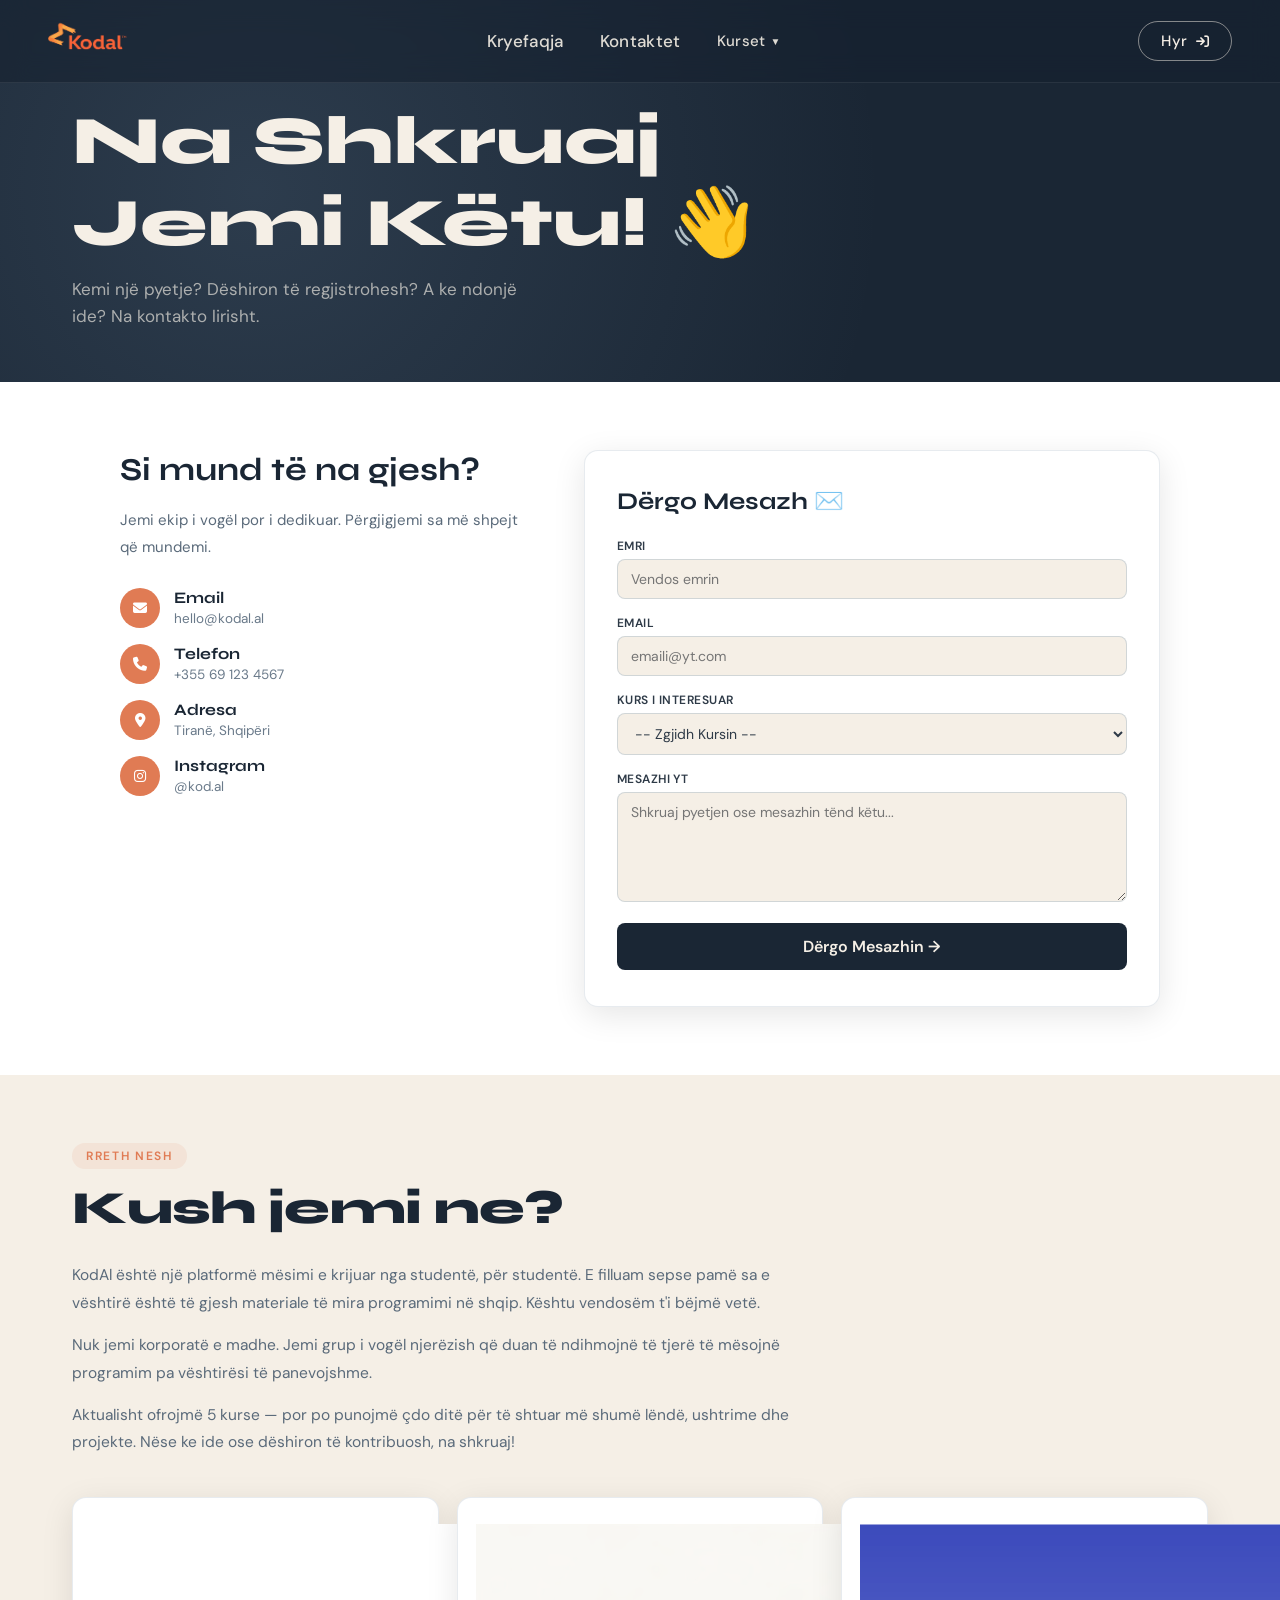
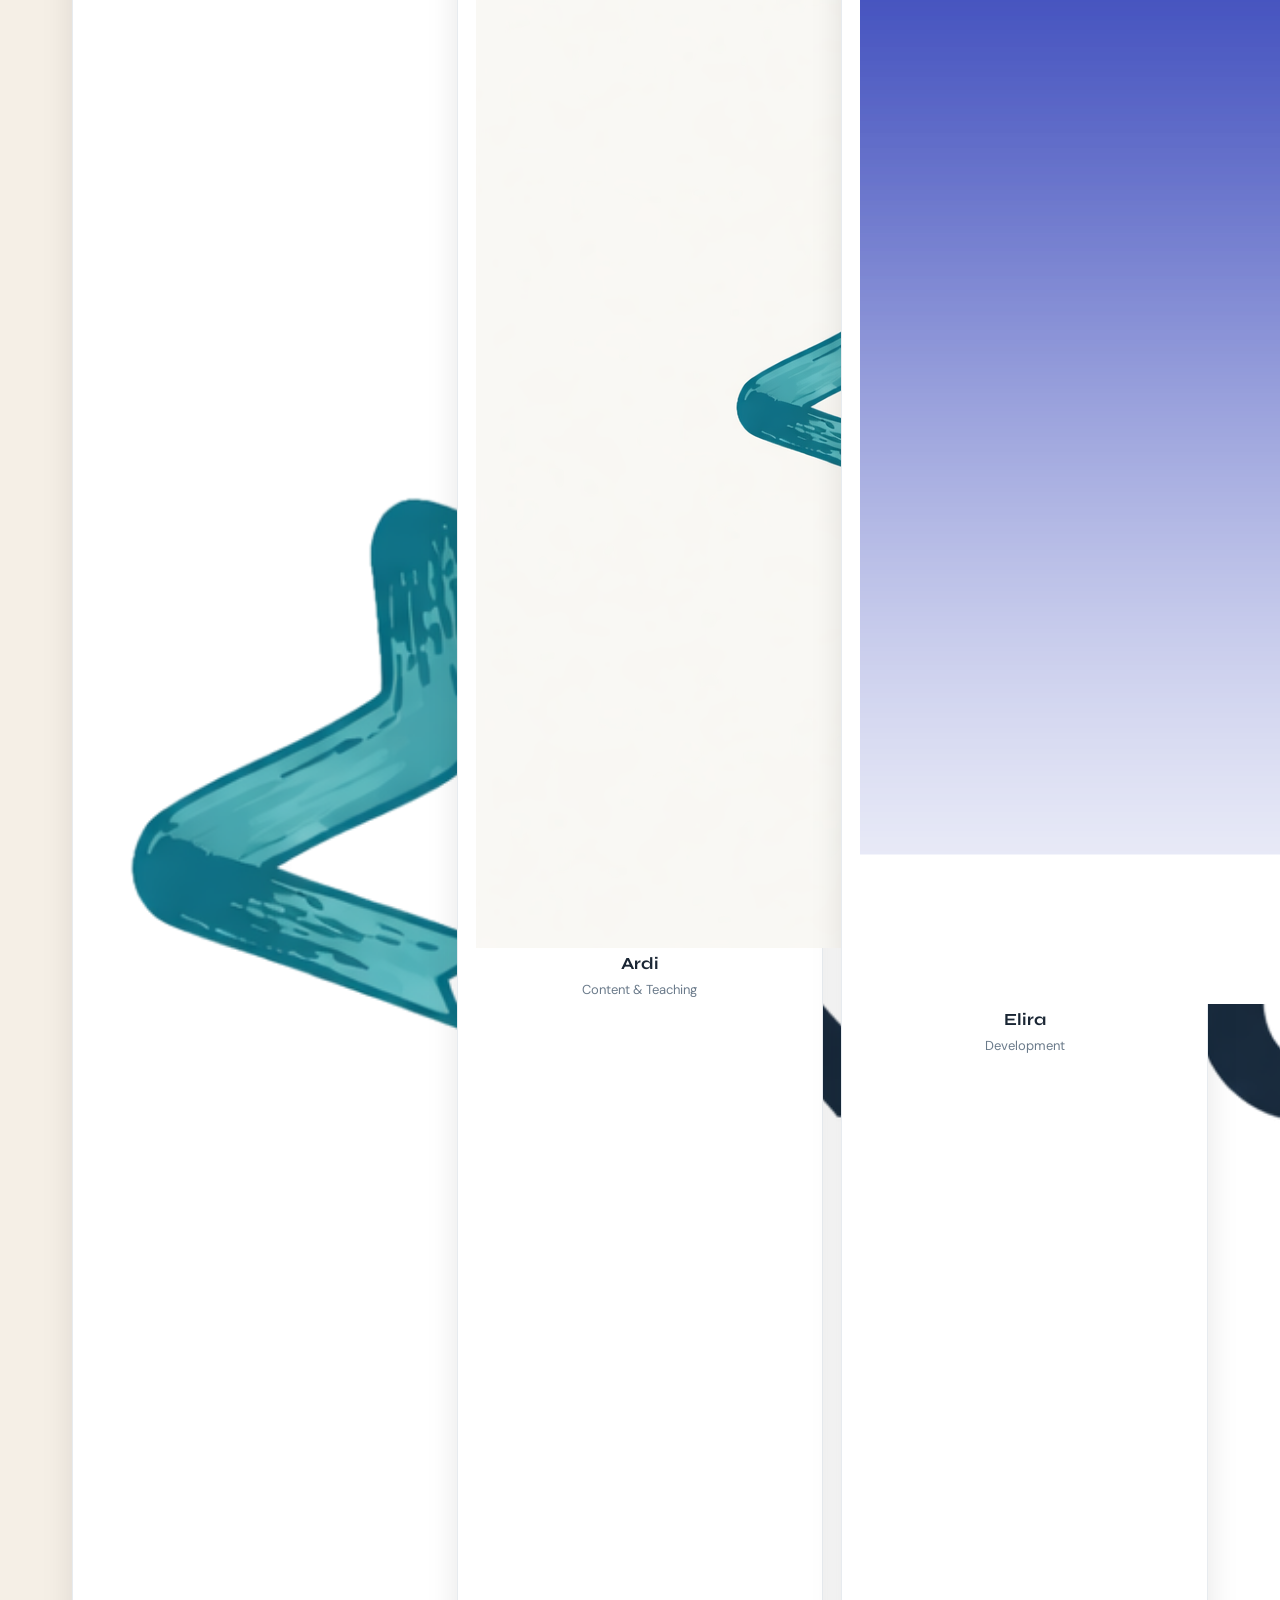
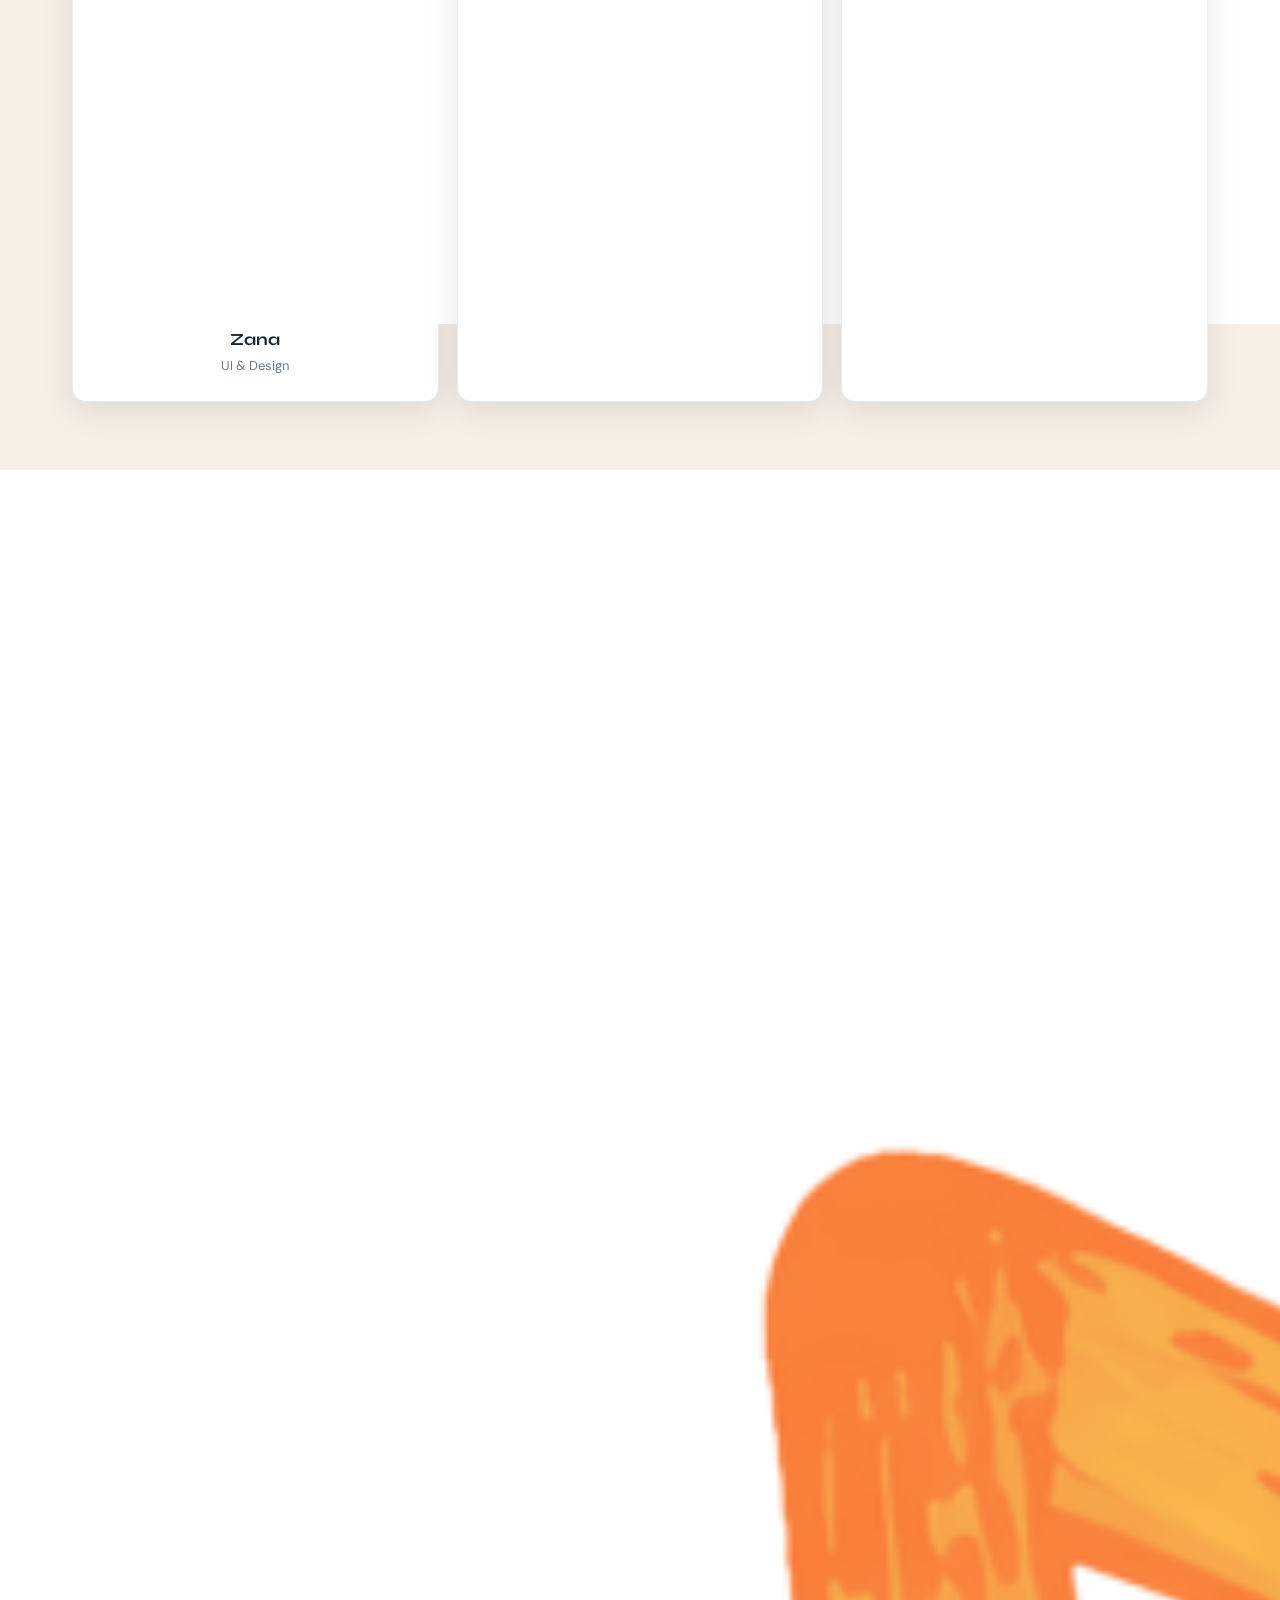
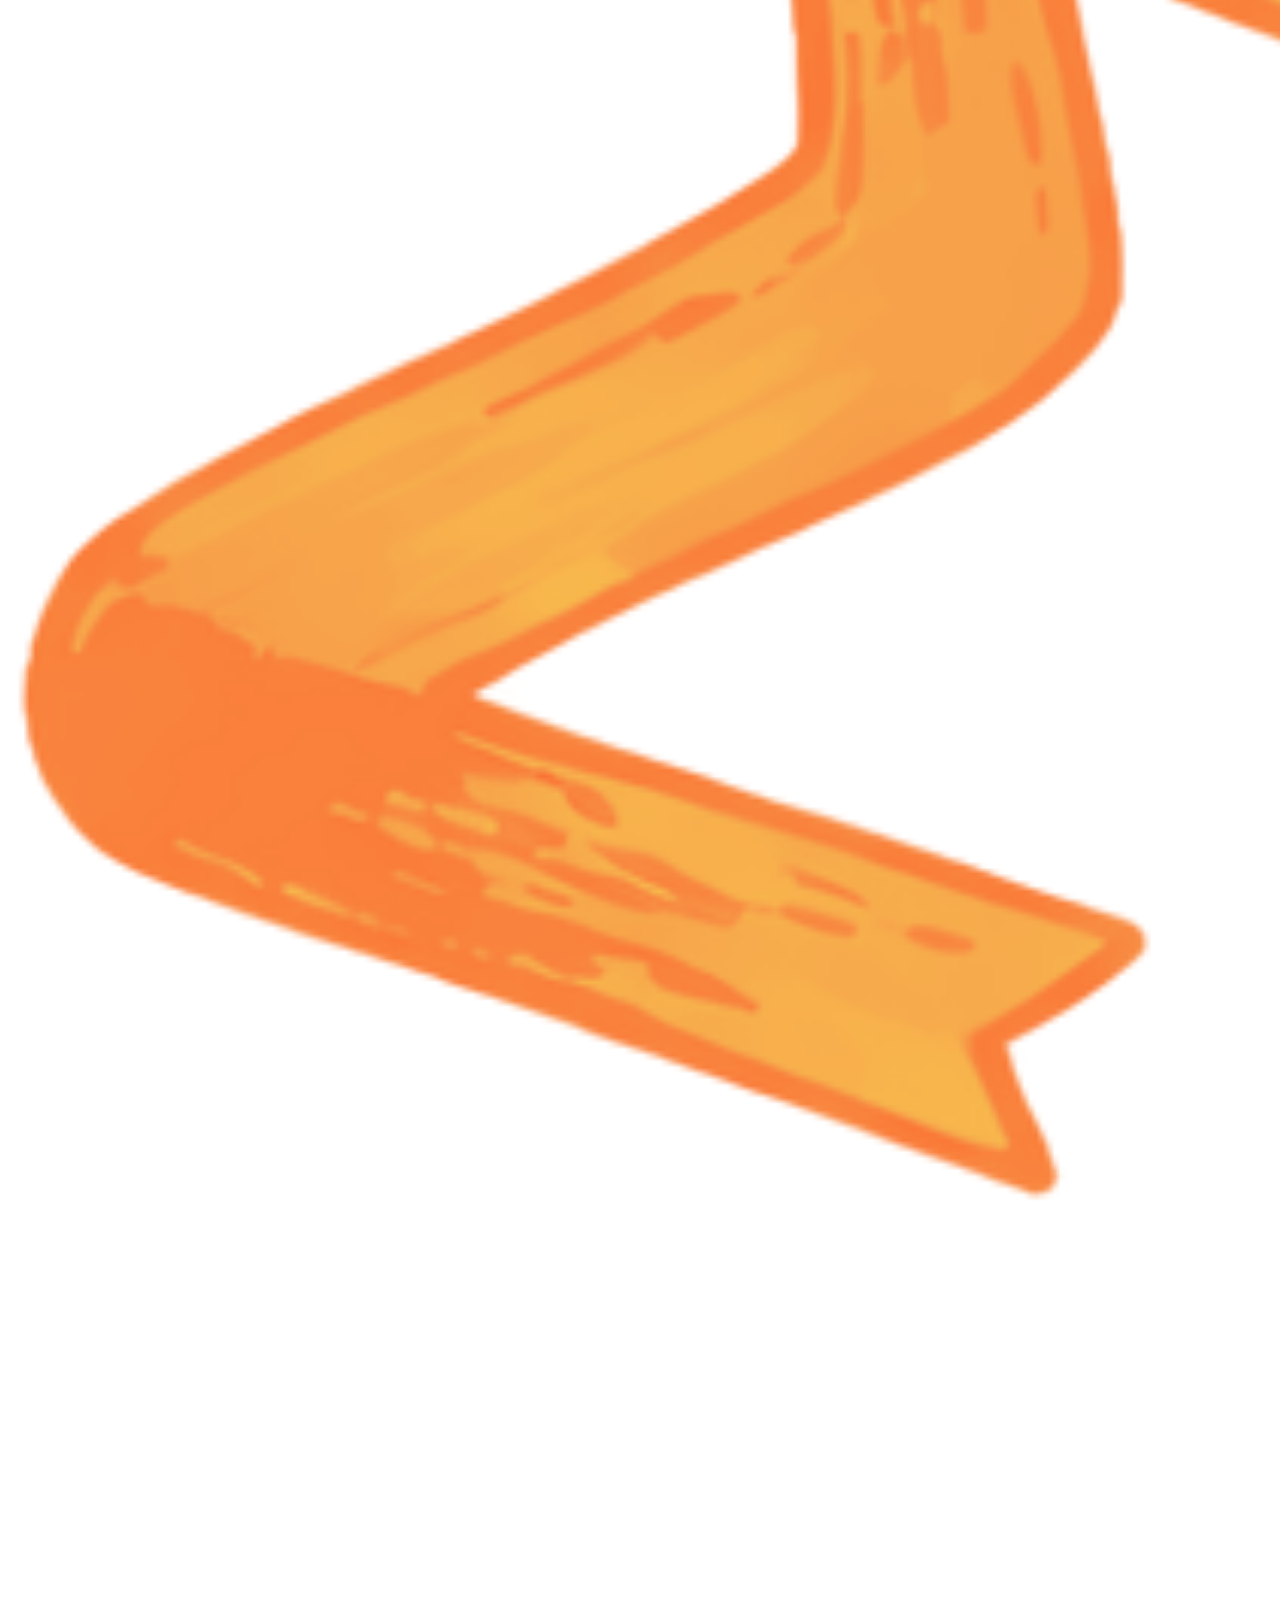
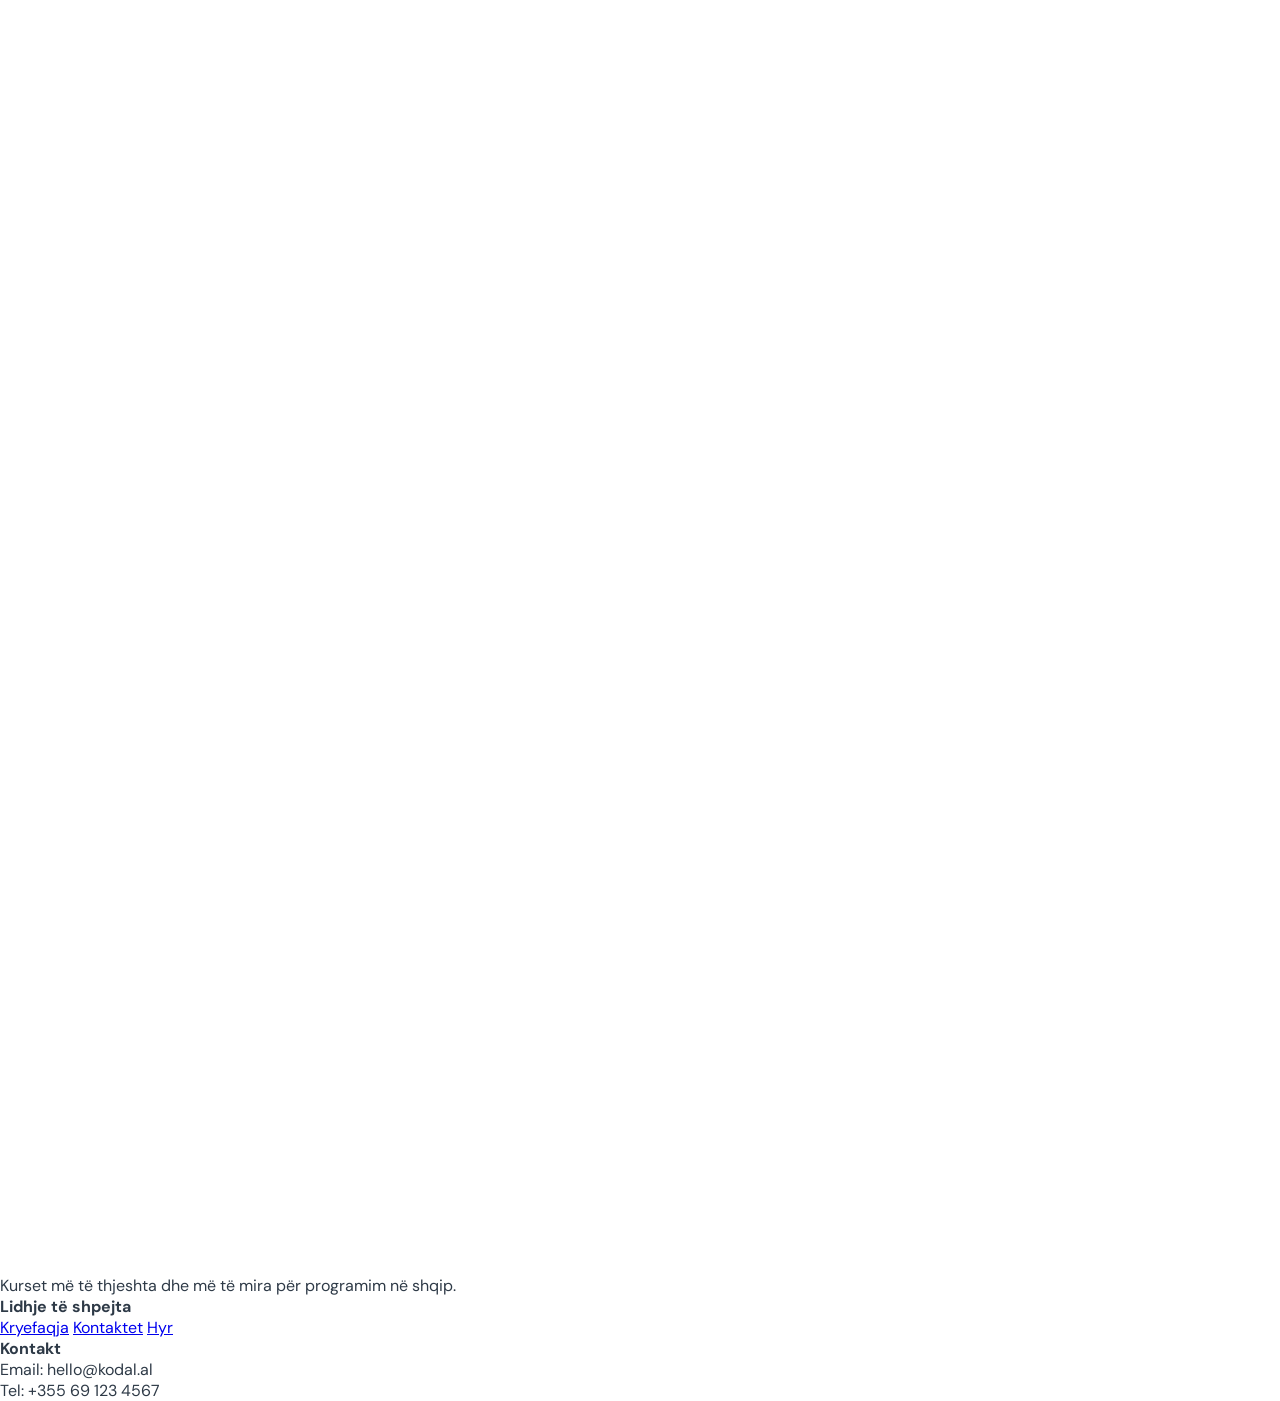
==== contact.html @ 1c718cd5 "Add files via upload" ====
<!DOCTYPE html>
<html lang="sq">
<head>
    <meta charset="UTF-8">
    <meta name="viewport" content="width=device-width, initial-scale=1.0">
    <title>Kontaktet & Rreth Nesh – KODAL</title>
    <link rel="stylesheet" href="stylee.css">
    <link href="https://fonts.googleapis.com/css2?family=Syne:wght@400;600;700;800&family=DM+Sans:wght@300;400;500&display=swap" rel="stylesheet">
    <link rel="stylesheet" href="https://cdnjs.cloudflare.com/ajax/libs/font-awesome/6.5.0/css/all.min.css">
</head>
<body>

<header>
    <nav class="toolbar">
        <div class="logo-container">
            <img src="media/zril.png" alt="Site Logo">
        </div>
        <div class="leftnav">
            <a href="index.html">Kryefaqja</a>
            <a href="contact.html">Kontaktet</a>
            <div class="dropdown-wrapper">
                <button class="dropdown-trigger">Kurset <span class="arrow">&#9660;</span></button>
                <div class="dropdown-menu">
                    <a href="html-course.html"><i class="fa-brands fa-html5" style="color:#e34c26;"></i> HTML</a>
                    <a href="css-course.html"><i class="fa-brands fa-css3-alt" style="color:#264de4;"></i> CSS</a>
                    <a href="python-course.html"><i class="fa-brands fa-python" style="color:#ffd43b;"></i> Python</a>
                    <a href="javascript-course.html"><i class="fa-brands fa-js" style="color:#f7df1e;"></i> JavaScript</a>
                    <a href="cpp-course.html"><i class="fa-solid fa-microchip" style="color:#00bfff;"></i> C++</a>
                </div>
            </div>
        </div>
        <div class="rightnav">
            <a href="login.html" class="login-btn">
                <span class="login-btn-text">Hyr</span>
                <i class="fa-solid fa-arrow-right-to-bracket login-icon"></i>
            </a>
        </div>
    </nav>
</header>

<div class="contact-hero">
    <div class="contact-hero-content">
        <h1>Na Shkruaj <br>Jemi Këtu! 👋</h1>
        <p>Kemi një pyetje? Dëshiron të regjistrohesh? A ke ndonjë ide? Na kontakto lirisht.</p>
    </div>
</div>

<section class="contact-page">
    <div class="contact-grid">
        <div class="contact-info">
            <h2>Si mund të na gjesh?</h2>
            <p>Jemi ekip i vogël por i dedikuar. Përgjigjemi sa më shpejt që mundemi.</p>

            <div class="contact-detail">
                <div class="contact-detail-icon"><i class="fa-solid fa-envelope"></i></div>
                <div><strong>Email</strong><span>hello@kodal.al</span></div>
            </div>
            <div class="contact-detail">
                <div class="contact-detail-icon"><i class="fa-solid fa-phone"></i></div>
                <div><strong>Telefon</strong><span>+355 69 123 4567</span></div>
            </div>
            <div class="contact-detail">
                <div class="contact-detail-icon"><i class="fa-solid fa-location-dot"></i></div>
                <div><strong>Adresa</strong><span>Tiranë, Shqipëri</span></div>
            </div>
            <div class="contact-detail">
                <div class="contact-detail-icon"><i class="fa-brands fa-instagram"></i></div>
                <div><strong>Instagram</strong><span>@kod.al</span></div>
            </div>
        </div>

        <div class="contact-form-box">
            <h3>Dërgo Mesazh ✉️</h3>

            <div class="contact-form-status" id="contact-status" style="display:none;"></div>

            <form name="contact" method="POST" data-netlify="true" netlify-honeypot="bot-field" id="contact-form" netlify>
                <input type="hidden" name="form-name" value="contact">
                <p class="hidden-honeypot">
                    <label>Don't fill this out if you're human: <input name="bot-field"></label>
                </p>

                <div class="form-group">
                    <label for="contact-name">Emri</label>
                    <input type="text" id="contact-name" name="name" placeholder="Vendos emrin" required>
                </div>
                <div class="form-group">
                    <label for="contact-email">Email</label>
                    <input type="email" id="contact-email" name="email" placeholder="emaili@yt.com" required>
                </div>
                <div class="form-group">
                    <label for="contact-course">Kurs i Interesuar</label>
                    <select id="contact-course" name="course">
                        <option value="">-- Zgjidh Kursin --</option>
                        <option>HTML</option>
                        <option>CSS</option>
                        <option>Python</option>
                        <option>JavaScript</option>
                        <option>C++</option>
                        <option>Nuk kam vendosur akoma</option>
                    </select>
                </div>
                <div class="form-group">
                    <label for="contact-message">Mesazhi Yt</label>
                    <textarea id="contact-message" name="message" placeholder="Shkruaj pyetjen ose mesazhin tënd këtu..." required></textarea>
                </div>
                <button class="form-submit" type="submit">Dërgo Mesazhin →</button>
            </form>
        </div>
    </div>
</section>

<section class="about-us-section">
    <div class="section-header">
        <span class="section-label">Rreth Nesh</span>
        <h2>Kush jemi ne?</h2>
    </div>
    <p>KodAl është një platformë mësimi e krijuar nga studentë, për studentë. E filluam sepse pamë sa e vështirë është të gjesh materiale të mira programimi në shqip. Kështu vendosëm t'i bëjmë vetë.</p>
    <p>Nuk jemi korporatë e madhe. Jemi grup i vogël njerëzish që duan të ndihmojnë të tjerë të mësojnë programim pa vështirësi të panevojshme.</p>
    <p>Aktualisht ofrojmë 5 kurse — por po punojmë çdo ditë për të shtuar më shumë lëndë, ushtrime dhe projekte. Nëse ke ide ose dëshiron të kontribuosh, na shkruaj!</p>
    <div class="team-grid">
        <div class="team-card">
            <img src="media/zr.png" alt="Team 1">
            <h4>Zana</h4>
            <span>UI & Design</span>
        </div>
        <div class="team-card">
            <img src="media/Kodal logo with ribbon design.png" alt="Team 2">
            <h4>Ardi</h4>
            <span>Content & Teaching</span>
        </div>
        <div class="team-card">
            <img src="media/Untitled design (1).png" alt="Team 3">
            <h4>Elira</h4>
            <span>Development</span>
        </div>
    </div>
</section>

<footer>
    <div class="footer-inner">
        <div class="footer-col">
            <img src="media/zril.png" alt="Kodal Logo">
            <p>Kurset më të thjeshta dhe më të mira për programim në shqip.</p>
        </div>
        <div class="footer-col">
            <h4>Lidhje të shpejta</h4>
            <a href="index.html">Kryefaqja</a>
            <a href="contact.html">Kontaktet</a>
            <a href="login.html">Hyr</a>
        </div>
        <div class="footer-col">
            <h4>Kontakt</h4>
            <p>Email: hello@kodal.al</p>
            <p>Tel: +355 69 123 4567</p>
        </div>
    </div>
</footer>

<script src="auth.js"></script>
<script>
document.addEventListener('DOMContentLoaded', () => {
    const form = document.getElementById('contact-form');
    const status = document.getElementById('contact-status');
    const button = document.querySelector('.form-submit');

    const showStatus = (message, ok = true) => {
        status.textContent = message;
        status.className = `contact-form-status ${ok ? 'success' : 'error'}`;
        status.style.display = 'block';
    };

    form.addEventListener('submit', async (e) => {
        e.preventDefault();
        button.disabled = true;
        button.textContent = 'Duke dërguar...';

        const formData = new FormData(form);
        const body = new URLSearchParams();
        for (const [key, value] of formData.entries()) body.append(key, value);

        try {
            const response = await fetch('/', {
                method: 'POST',
                headers: { 'Content-Type': 'application/x-www-form-urlencoded' },
                body: body.toString(),
            });

            if (!response.ok && response.status !== 200) {
                throw new Error('Submission failed');
            }

            form.reset();
            showStatus('Mesazhi u dërgua. Do të shfaqet në Netlify → Forms, dhe mund të marrësh njoftime me email nga konfigurimi i projektit.', true);
        } catch (err) {
            showStatus('Nuk u dërgua ende. Kontrollo që forma është në deploy-in e Netlify dhe provo përsëri.', false);
        } finally {
            button.disabled = false;
            button.textContent = 'Dërgo Mesazhin →';
        }
    });
});
</script>
</body>
</html>
---- stylee.css ----
/* ===========================
   VARIABLES & RESET
=========================== */
:root {
  --cream: #F5EFE6;
  --yellow: #ffe066;
  --steel-light: #aebdca;
  --steel: #7895B2;
  --steel-dark: #4f6f8f;
  --dark: #1a2634;
  --text: #2e3a47;
  --accent: #E07B54;
  --white: #ffffff;
  --card-shadow: 0 8px 32px rgba(0,0,0,0.10);
  --radius: 14px;
  --transition: all 0.32s cubic-bezier(0.4, 0, 0.2, 1);
}

* { box-sizing: border-box; margin: 0; padding: 0; }
html { scroll-behavior: smooth; }

body {
  font-family: 'DM Sans', sans-serif;
  color: var(--text);
  background: var(--white);
  overflow-x: hidden;
}

/* ===========================
   NAVBAR
=========================== */
.toolbar {
  position: fixed;
  top: 0; left: 0;
  width: 100%;
  display: flex;
  justify-content: space-between;
  align-items: center;
  padding: 14px 48px;
  background: rgba(20, 32, 46, 0.55);
  backdrop-filter: blur(14px);
  -webkit-backdrop-filter: blur(14px);
  border-bottom: 1px solid rgba(255,255,255,0.08);
  z-index: 1000;
  transition: var(--transition);
}

.logo-container img { height: 54px; display: block; }

.leftnav { display: flex; align-items: center; gap: 4px; }

.toolbar a,
.leftnav > a {
  color: rgba(245,239,230,0.9);
  text-decoration: none;
  font-family: 'DM Sans', sans-serif;
  font-size: 17px;
  font-weight: 500;
  padding: 8px 16px;
  border-radius: 8px;
  transition: var(--transition);
  letter-spacing: 0.02em;
}

.toolbar a:hover,
.leftnav > a:hover {
  background: rgba(245,239,230,0.12);
  color: var(--cream);
}

/* DROPDOWN */
.dropdown-wrapper { position: relative; }

.dropdown-trigger {
  color: rgba(245,239,230,0.9);
  font-size: 15px;
  font-weight: 500;
  padding: 8px 16px;
  border-radius: 8px;
  transition: var(--transition);
  background: none;
  border: none;
  cursor: pointer;
  font-family: 'DM Sans', sans-serif;
  display: flex;
  align-items: center;
  gap: 5px;
  letter-spacing: 0.02em;
}

.dropdown-trigger:hover { background: rgba(245,239,230,0.12); color: var(--cream); }

.arrow { font-size: 10px; transition: transform 0.25s ease; display: inline-block; }
.dropdown-wrapper:hover .arrow { transform: rotate(180deg); }

.dropdown-menu {
  position: absolute;
  top: calc(100%);
  left: 0;
  background: rgba(18,28,40,0.97);
  backdrop-filter: blur(16px);
  border: 1px solid rgba(255,255,255,0.1);
  border-radius: 10px;
  padding: 8px;
  min-width: 200px;
  opacity: 0;
  pointer-events: none;
  transform: translateY(-8px);
  transition: all 0.22s ease;
  z-index: 999;
}

.dropdown-wrapper:hover .dropdown-menu {
  opacity: 1;
  pointer-events: all;
  transform: translateY(0);
}

.dropdown-menu a {
  display: flex;
  align-items: center;
  gap: 10px;
  padding: 10px 14px;
  border-radius: 7px;
  color: rgba(245,239,230,0.78);
  text-decoration: none;
  font-size: 14px;
  font-weight: 500;
  transition: var(--transition);
  background: transparent;
}

.dropdown-menu a:hover { background: rgba(255,255,255,0.08); color: #fff; }
.dropdown-menu a i { width: 18px; font-size: 15px; }

/* LOGIN BUTTON — now an <a> tag */
a.login-btn,
button.login-btn {
  display: inline-flex;
  align-items: center;
  gap: 8px;
  background: transparent;
  color: var(--cream);
  border: 1.5px solid rgba(245,239,230,0.5);
  padding: 9px 22px;
  font-family: 'DM Sans', sans-serif;
  font-size: 15px;
  font-weight: 500;
  border-radius: 50px;
  cursor: pointer;
  letter-spacing: 0.03em;
  text-decoration: none;
  position: relative;
  overflow: hidden;
  transition: var(--transition);
}

a.login-btn:hover,
button.login-btn:hover {
  background: var(--cream);
  color: var(--steel-dark);
  border-color: var(--cream);
  transform: translateY(-1px);
  box-shadow: 0 6px 20px rgba(0,0,0,0.25);
}

.login-icon { font-size: 13px; transition: transform 0.3s ease; }
a.login-btn:hover .login-icon,
button.login-btn:hover .login-icon { transform: translateX(3px); }

/* ===========================
   HERO SECTION (index)
=========================== */
.hero-section {
  min-height: 100vh;
  background: url('media/pexels-peaky-31177054.jpg') no-repeat center center / cover;
  position: relative;
  display: flex;
  flex-direction: column;
}

.hero-overlay {
  flex: 1;
  display: flex;
  flex-direction: column;
  justify-content: center;
  align-items: flex-start;
  padding: 140px 80px 220px;
  background: linear-gradient(135deg, rgba(10,20,35,0.78) 0%, rgba(10,20,35,0.3) 60%, transparent 100%);
}

.hero-title {
  font-family: 'Syne', sans-serif;
  font-size: clamp(48px, 7vw, 72px);
  font-weight: 800;
  color: var(--cream);
  line-height: 1.05;
  letter-spacing: -0.02em;
  margin-bottom: 24px;
  animation: fadeUp 0.9s ease both;
}

.hero-title span { color: var(--steel-light); }

.hero-sub {
  font-size: clamp(16px, 2vw, 20px);
  color: rgba(245,239,230,0.80);
  max-width: 500px;
  line-height: 1.6;
  margin-bottom: 36px;
  animation: fadeUp 0.9s 0.15s ease both;
}

.hero-cta {
  display: inline-block;
  background: var(--accent);
  color: #fff;
  padding: 14px 34px;
  border-radius: 50px;
  font-family: 'DM Sans', sans-serif;
  font-size: 16px;
  font-weight: 600;
  text-decoration: none;
  transition: var(--transition);
  box-shadow: 0 8px 28px rgba(224,123,84,0.4);
  animation: fadeUp 0.9s 0.3s ease both;
}

.hero-cta:hover { transform: translateY(-2px); box-shadow: 0 12px 36px rgba(224,123,84,0.55); background: #c86840; }

/* FEATURE CARDS */
.feature-cards {
  display: flex;
  gap: 24px;
  padding: 0 60px;
  margin-top: auto;
  margin-bottom: -80px;
  position: relative;
  z-index: 10;
}

.feature-card {
  flex: 1;
  background: rgba(255,255,255,0.96);
  backdrop-filter: blur(16px);
  border-radius: var(--radius);
  padding: 36px 28px 32px;
  box-shadow: 0 16px 48px rgba(0,0,0,0.18);
  border: 1px solid rgba(255,255,255,0.6);
  transition: var(--transition);
  text-align: center;
}

.feature-card:hover { transform: translateY(-6px); box-shadow: 0 24px 60px rgba(0,0,0,0.22); }

.feature-icon {
  width: 58px; height: 58px;
  background: linear-gradient(135deg, var(--steel), var(--steel-dark));
  border-radius: 50%;
  display: flex; align-items: center; justify-content: center;
  margin: 0 auto 20px;
  color: #fff; font-size: 22px;
  box-shadow: 0 6px 20px rgba(120,149,178,0.4);
}

.feature-card h3 { font-family: 'Syne', sans-serif; font-size: 17px; font-weight: 700; color: var(--dark); margin-bottom: 10px; }
.feature-card p { font-size: 14px; color: #5a6a7a; line-height: 1.65; }

/* ===========================
   SECTION HEADER
=========================== */
.section-header { text-align: center; margin-bottom: 56px; }
.section-header.light h2,
.section-header.light p { color: var(--cream); }

.section-label {
  display: inline-block;
  font-size: 12px; font-weight: 600;
  letter-spacing: 0.14em; text-transform: uppercase;
  color: var(--accent);
  background: rgba(224,123,84,0.1);
  padding: 5px 14px;
  border-radius: 50px;
  margin-bottom: 14px;
}

.section-header h2 { font-family: 'Syne', sans-serif; font-size: clamp(28px,4vw,46px); font-weight: 800; color: var(--dark); line-height: 1.1; margin-bottom: 14px; letter-spacing: -0.02em; }
.section-header p { font-size: 17px; color: #5a6a7a; max-width: 520px; margin: 0 auto; line-height: 1.65; }

/* ===========================
   COURSES SECTION
=========================== */
.courses-section { padding: 160px 60px 100px; background: var(--cream); }

.services-grid {
  display: grid;
  grid-template-columns: repeat(auto-fit, minmax(200px, 1fr));
  gap: 24px;
}

.service-box {
  position: relative;
  background: var(--white);
  border-radius: var(--radius);
  padding: 36px 24px 32px;
  text-align: center;
  text-decoration: none;
  border: 1.5px solid rgba(174,189,202,0.25);
  box-shadow: var(--card-shadow);
  transition: var(--transition);
  display: flex; flex-direction: column; align-items: center; gap: 10px;
  overflow: hidden;
}

.service-box::after {
  content: '';
  position: absolute; bottom: 0; left: 0;
  width: 100%; height: 3px;
  background: linear-gradient(90deg, var(--steel), var(--accent));
  transform: scaleX(0);
  transition: var(--transition);
  transform-origin: left;
}

.service-box:hover { transform: translateY(-8px); box-shadow: 0 20px 48px rgba(0,0,0,0.13); border-color: rgba(120,149,178,0.4); }
.service-box:hover::after { transform: scaleX(1); }

.service-icon { font-size: 40px; color: var(--steel); margin-bottom: 4px; transition: var(--transition); }
.service-box:hover .service-icon { color: var(--accent); transform: scale(1.15); }
.service-box span { font-family: 'Syne', sans-serif; font-size: 20px; font-weight: 700; color: var(--dark); }
.service-desc { font-size: 13.5px; color: #6a7a8a; line-height: 1.5; }

/* ===========================
   REVIEWS
=========================== */
.reviews-section { padding: 100px 60px; background: linear-gradient(135deg, var(--dark) 0%, #243447 100%); }

.reviews-grid {
  display: grid;
  grid-template-columns: repeat(auto-fit, minmax(280px,1fr));
  gap: 28px; max-width: 1100px; margin: 0 auto; align-items: start;
}

.review-card {
  background: rgba(255,255,255,0.06);
  border: 1px solid rgba(255,255,255,0.1);
  border-radius: var(--radius);
  padding: 36px 30px;
  transition: var(--transition);
  position: relative; overflow: hidden;
}

.review-card::before {
  content: '\201C';
  position: absolute; top: -10px; right: 20px;
  font-size: 120px; font-family: Georgia, serif;
  color: rgba(255,255,255,0.04); line-height: 1; pointer-events: none;
}

.review-card.featured { background: linear-gradient(135deg, var(--steel) 0%, var(--steel-dark) 100%); border-color: transparent; transform: translateY(-10px); box-shadow: 0 20px 60px rgba(0,0,0,0.3); }
.review-card:hover { transform: translateY(-6px); background: rgba(255,255,255,0.10); }
.review-card.featured:hover { transform: translateY(-16px); }

.review-stars { color: #f5c842; font-size: 14px; margin-bottom: 18px; display: flex; gap: 3px; }
.review-card p { font-size: 15px; color: rgba(245,239,230,0.85); line-height: 1.7; margin-bottom: 28px; }
.reviewer { display: flex; align-items: center; gap: 14px; }

.reviewer-avatar {
  width: 44px; height: 44px; border-radius: 50%;
  background: linear-gradient(135deg, var(--accent), var(--steel-light));
  display: flex; align-items: center; justify-content: center;
  font-family: 'Syne', sans-serif; font-size: 13px; font-weight: 700; color: #fff; flex-shrink: 0;
}

.reviewer strong { display: block; font-family: 'Syne', sans-serif; font-size: 15px; font-weight: 700; color: var(--cream); }
.reviewer span { font-size: 13px; color: rgba(245,239,230,0.55); }

/* ===========================
   ABOUT SECTION
=========================== */
.about-section { display: flex; align-items: center; min-height: 600px; overflow: hidden; }
.about-image { flex: 1; min-height: 600px; position: relative; overflow: hidden; }
.about-image img { width: 100%; height: 100%; object-fit: cover; display: block; transition: transform 0.8s ease; }
.about-section:hover .about-image img { transform: scale(1.04); }

.about-image-badge {
  position: absolute; bottom: 36px; right: -1px;
  background: var(--accent); color: #fff;
  padding: 18px 28px;
  border-radius: var(--radius) 0 0 var(--radius);
  text-align: center;
  box-shadow: -6px 6px 24px rgba(0,0,0,0.25);
}

.about-image-badge strong { display: block; font-family: 'Syne', sans-serif; font-size: 30px; font-weight: 800; line-height: 1; margin-bottom: 4px; }
.about-image-badge span { font-size: 13px; opacity: 0.9; }

.about-content { flex: 1; padding: 80px; background: var(--cream); display: flex; flex-direction: column; justify-content: center; gap: 20px; }
.about-content h2 { font-family: 'Syne', sans-serif; font-size: clamp(26px,3.5vw,42px); font-weight: 800; color: var(--dark); line-height: 1.1; letter-spacing: -0.02em; }
.about-content p { font-size: 16px; color: #5a6a7a; line-height: 1.75; }

.about-cta {
  display: inline-block; margin-top: 8px;
  background: var(--dark); color: var(--cream);
  padding: 14px 32px; border-radius: 50px;
  font-size: 15px; font-weight: 600; text-decoration: none;
  transition: var(--transition); align-self: flex-start;
}
.about-cta:hover { background: var(--steel-dark); transform: translateY(-2px); box-shadow: 0 8px 28px rgba(0,0,0,0.2); }

/* ===========================
   FOOTER
=========================== */
.footer { background: var(--dark); color: var(--cream); padding: 72px 60px 0; }

.footer-container {
  display: grid;
  grid-template-columns: 2fr 1fr 1fr 1.5fr;
  gap: 48px;
  padding-bottom: 56px;
  border-bottom: 1px solid rgba(255,255,255,0.08);
}

.footer-brand h3 { font-family: 'Syne', sans-serif; font-size: 26px; font-weight: 800; color: var(--cream); margin-bottom: 12px; }
.footer-brand p { font-size: 14px; color: rgba(245,239,230,0.55); line-height: 1.65; max-width: 280px; margin-bottom: 24px; }

.footer-social-icons { display: flex; gap: 12px; }
.footer-social-icons a {
  width: 38px; height: 38px; border-radius: 50%;
  border: 1px solid rgba(255,255,255,0.15);
  display: flex; align-items: center; justify-content: center;
  color: rgba(245,239,230,0.7); font-size: 14px;
  text-decoration: none; transition: var(--transition);
}
.footer-social-icons a:hover { background: var(--accent); border-color: var(--accent); color: #fff; transform: translateY(-3px); }

.footer-links h4 { font-family: 'Syne', sans-serif; font-size: 14px; font-weight: 700; letter-spacing: 0.1em; text-transform: uppercase; color: rgba(245,239,230,0.45); margin-bottom: 20px; }
.footer-links ul { list-style: none; display: flex; flex-direction: column; gap: 10px; }
.footer-links ul a { color: rgba(245,239,230,0.7); text-decoration: none; font-size: 14px; transition: var(--transition); }
.footer-links ul a:hover { color: var(--cream); padding-left: 4px; }

.footer-contact-block h4 { font-family: 'Syne', sans-serif; font-size: 14px; font-weight: 700; letter-spacing: 0.1em; text-transform: uppercase; color: rgba(245,239,230,0.45); margin-bottom: 20px; }
.footer-contact-block p { display: flex; align-items: center; gap: 10px; font-size: 14px; color: rgba(245,239,230,0.7); margin-bottom: 12px; }
.footer-contact-block i { color: var(--accent); width: 16px; flex-shrink: 0; }

.footer-bottom { display: flex; justify-content: space-between; align-items: center; padding: 24px 0; }
.footer-bottom p { font-size: 13px; color: rgba(245,239,230,0.35); }
.footer-bottom-links { display: flex; gap: 24px; }
.footer-bottom-links a { font-size: 13px; color: rgba(245,239,230,0.35); text-decoration: none; transition: var(--transition); }
.footer-bottom-links a:hover { color: var(--cream); }

/* ===========================
   COURSE HERO (with real photo)
=========================== */
.course-hero {
  min-height: 60vh;
  display: flex;
  align-items: flex-end;
  justify-content: flex-start;
  position: relative;
  overflow: hidden;
  padding: 0 80px 80px;
}

.course-hero-bg { position: absolute; inset: 0; z-index: 0; }
.course-hero-bg img { width: 100%; height: 100%; object-fit: cover; display: block; }

/* darker overlay so text always readable over any photo */
.course-hero-overlay {
  position: absolute; inset: 0;
  background: linear-gradient(160deg, rgba(10,20,35,0.82) 0%, rgba(10,20,35,0.55) 60%, rgba(10,20,35,0.35) 100%);
  z-index: 1;
}

.course-hero-content { position: relative; z-index: 2; padding-top: 140px; }
.course-hero-icon { font-size: 52px; margin-bottom: 16px; display: block; }

.course-hero-content h1 {
  font-family: 'Syne', sans-serif;
  font-size: clamp(38px, 6vw, 72px);
  font-weight: 800; color: var(--cream);
  letter-spacing: -0.02em; line-height: 1.05;
  margin-bottom: 16px;
}

.course-hero-content p { font-size: 18px; color: rgba(245,239,230,0.80); max-width: 540px; line-height: 1.6; margin-bottom: 28px; }

/* ===========================
   COURSE BODY & META
=========================== */
.course-body { padding: 72px 80px; max-width: 1200px; margin: 0 auto; }

.course-meta {
  display: flex; gap: 32px; flex-wrap: wrap;
  padding: 28px 32px;
  background: var(--cream);
  border-radius: var(--radius);
  margin-bottom: 56px;
  border: 1px solid rgba(174,189,202,0.3);
  box-shadow: 0 4px 16px rgba(0,0,0,0.06);
}

.course-meta-item { display: flex; align-items: center; gap: 12px; }
.course-meta-item i { font-size: 22px; color: var(--steel); }
.course-meta-item strong { display: block; font-family: 'Syne', sans-serif; font-size: 17px; font-weight: 700; color: var(--dark); }
.course-meta-item span { font-size: 13px; color: #6a7a8a; }

.course-section-title { font-family: 'Syne', sans-serif; font-size: 28px; font-weight: 800; color: var(--dark); margin-bottom: 28px; letter-spacing: -0.01em; }

/* ===========================
   ACCORDION MODULES — FIXED
=========================== */
.course-modules { display: flex; flex-direction: column; gap: 14px; margin-bottom: 64px; }

.module-item {
  background: var(--white);
  border: 1.5px solid rgba(174,189,202,0.35);
  border-radius: 12px;
  overflow: hidden;
  transition: var(--transition);
  box-shadow: 0 2px 8px rgba(0,0,0,0.04);
}

.module-item:hover { border-color: var(--steel-light); box-shadow: 0 4px 20px rgba(0,0,0,0.08); }
.module-item.open { border-color: var(--steel); box-shadow: 0 6px 24px rgba(120,149,178,0.18); }

/* HEADER ROW — always horizontal, never squeezed */
.module-header {
  display: flex;
  align-items: center;
  gap: 16px;
  padding: 18px 24px;
  cursor: pointer;
  user-select: none;
  width: 100%;
}

.module-num {
  width: 38px; height: 38px;
  border-radius: 50%;
  background: linear-gradient(135deg, var(--steel), var(--steel-dark));
  color: #fff;
  display: flex; align-items: center; justify-content: center;
  font-family: 'Syne', sans-serif; font-weight: 700; font-size: 15px;
  flex-shrink: 0;
}

/* Both .module-header-text and .module-title-wrap work */
.module-header-text,
.module-title-wrap {
  flex: 1;
  min-width: 0; /* allows text to shrink properly */
}

.module-header-text h4,
.module-title-wrap h4 {
  font-family: 'Syne', sans-serif;
  font-size: 16px; font-weight: 700;
  color: var(--dark);
  margin-bottom: 3px;
  white-space: nowrap;
  overflow: hidden;
  text-overflow: ellipsis;
}

.module-header-text p,
.module-title-wrap p { font-size: 13px; color: #6a7a8a; line-height: 1.4; }

.module-duration {
  font-size: 13px; color: var(--steel);
  font-weight: 600; white-space: nowrap;
  display: flex; align-items: center; gap: 6px;
  flex-shrink: 0;
}

/* Both .module-toggle (circle) and .module-arrow (plain icon) */
.module-toggle {
  width: 28px; height: 28px; border-radius: 50%;
  border: 1.5px solid var(--steel-light);
  display: flex; align-items: center; justify-content: center;
  font-size: 11px; color: var(--steel);
  transition: transform 0.28s ease;
  flex-shrink: 0;
}

.module-arrow {
  font-size: 12px; color: var(--steel);
  transition: transform 0.28s ease;
  flex-shrink: 0; margin-left: 4px;
}

.module-item.open .module-toggle,
.module-item.open .module-arrow { transform: rotate(180deg); }

/* BODY — accordion expand */
.module-body {
  max-height: 0;
  overflow: hidden;
  transition: max-height 0.48s ease;
}

.module-item.open .module-body {
  max-height: 2400px;
  border-top: 1.5px solid rgba(174,189,202,0.35);
}

/* Content inside body */
.module-content {
  padding: 28px 28px 28px 86px; /* left indent aligns with text after number */
}

.module-body > p,
.module-content p {
  font-size: 15px;
  color: var(--text);
  line-height: 1.78;
  margin-bottom: 16px;
}

/* paragraphs directly in module-body (no .module-content wrapper) */
.module-body > p { padding: 0 24px; }
.module-body > p:first-child { padding-top: 20px; }
.module-body > p:last-child { padding-bottom: 20px; }

/* TIP BOXES */
.tip,
.module-body > .tip,
.module-content .tip {
  background: #fffbe6;
  border-left: 3px solid #f5c842;
  padding: 12px 16px;
  border-radius: 0 8px 8px 0;
  font-size: 14px; color: #5a4a00;
  margin: 16px 0;
  line-height: 1.6;
}

.module-body > .tip { margin: 12px 24px; }
.tip strong { font-family: 'Syne', sans-serif; font-size: 15px; display: block; margin-bottom: 4px; }

/* CODE BLOCKS — both .code-block div and plain <code> tags */
.code-block,
.module-body code,
.module-content code {
  display: block;
  background: #0f1c28;
  color: #cdd9e5;
  font-family: 'Courier New', Courier, monospace;
  font-size: 13px;
  line-height: 1.75;
  padding: 20px 22px;
  border-radius: 10px;
  margin: 16px 0;
  overflow-x: auto;
  white-space: pre;
  border-left: 3px solid var(--steel);
}

.module-body > code { margin: 12px 24px; }

/* syntax highlight spans */
.code-block .c, .module-content code .c { color: #4a6a7a; font-style: italic; }
.code-block .tag { color: #7ec8e3; }
.code-block .at  { color: #ffe066; }
.code-block .val { color: #95d48a; }
.code-block .kw  { color: #c792ea; }
.code-block .fn  { color: #82aaff; }
.code-block .str { color: #95d48a; }
.code-block .num { color: #f78c6c; }

/* ===========================
   CONTACT PAGE
=========================== */
.contact-hero {
  min-height: 36vh;
  background: var(--dark);
  display: flex; align-items: flex-end;
  padding: 0 72px 52px;
  position: relative; overflow: hidden;
}

.contact-hero::before {
  content: '';
  position: absolute; inset: 0;
  background: radial-gradient(circle at 20% 50%, rgba(120,149,178,0.2) 0%, transparent 60%);
}

.contact-hero-content { position: relative; z-index: 1; padding-top: 100px; }
.contact-hero-content h1 { font-family: 'Syne', sans-serif; font-size: clamp(38px,6vw,68px); font-weight: 800; color: var(--cream); margin-bottom: 12px; }
.contact-hero-content p { font-size: 17px; color: rgba(245,239,230,0.65); max-width: 460px; line-height: 1.6; }

.contact-page { padding: 68px 72px; }
.contact-grid { display: grid; grid-template-columns: 1fr 1.4fr; gap: 52px; max-width: 1040px; margin: 0 auto; }

.contact-info h2 { font-family: 'Syne', sans-serif; font-size: 32px; font-weight: 700; color: var(--dark); margin-bottom: 18px; }
.contact-info p { font-size: 15px; color: #5a6a7a; line-height: 1.75; margin-bottom: 28px; }

.contact-detail { display: flex; align-items: center; gap: 14px; margin-bottom: 16px; }
.contact-detail-icon { width: 40px; height: 40px; background: var(--accent); border-radius: 50%; display: flex; align-items: center; justify-content: center; font-size: 14px; color: #fff; flex-shrink: 0; }
.contact-detail strong { display: block; font-family: 'Syne', sans-serif; font-size: 16px; color: var(--dark); }
.contact-detail span { font-size: 13.5px; color: #6a7a8a; }

.contact-form-box { background: #fff; border-radius: var(--radius); padding: 36px 32px; border: 1.5px solid rgba(174,189,202,0.3); box-shadow: var(--card-shadow); }
.contact-form-box h3 { font-family: 'Syne', sans-serif; font-size: 24px; font-weight: 700; color: var(--dark); margin-bottom: 22px; }

.form-group { margin-bottom: 16px; }
.form-group label { display: block; font-size: 12px; font-weight: 600; color: var(--text); margin-bottom: 5px; text-transform: uppercase; letter-spacing: 0.04em; }
.form-group input, .form-group textarea, .form-group select {
  width: 100%; padding: 10px 13px;
  border: 1.5px solid rgba(174,189,202,0.5);
  border-radius: 8px;
  font-family: 'DM Sans', sans-serif; font-size: 14px;
  color: var(--text); background: var(--cream);
  transition: var(--transition); outline: none;
}
.form-group input:focus, .form-group textarea:focus, .form-group select:focus { border-color: var(--steel); box-shadow: 0 0 0 3px rgba(120,149,178,0.15); }
.form-group textarea { resize: vertical; min-height: 110px; }

.form-submit {
  background: var(--dark); color: var(--cream);
  border: none; padding: 13px 26px;
  border-radius: 8px;
  font-family: 'DM Sans', sans-serif; font-size: 16px; font-weight: 600;
  cursor: pointer; width: 100%;
  transition: var(--transition);
}
.form-submit:hover { background: var(--steel-dark); transform: translateY(-1px); box-shadow: 0 6px 20px rgba(0,0,0,0.2); }

.about-us-section { padding: 68px 72px; background: var(--cream); }
.about-us-section .section-header { text-align: left; margin-bottom: 28px; }
.about-us-section > p { font-size: 15.5px; color: #5a6a7a; line-height: 1.8; max-width: 760px; margin-bottom: 14px; }

.team-grid { display: grid; grid-template-columns: repeat(auto-fit, minmax(190px,1fr)); gap: 18px; margin-top: 40px; }

.team-card {
  background: var(--white);
  border: 1.5px solid rgba(174,189,202,0.3);
  border-radius: var(--radius);
  padding: 26px 18px;
  text-align: center;
  box-shadow: var(--card-shadow);
  transition: var(--transition);
}
.team-card:hover { transform: translateY(-6px); box-shadow: 0 16px 40px rgba(0,0,0,0.12); border-color: var(--steel-light); }

.team-avatar { width: 60px; height: 60px; border-radius: 50%; background: linear-gradient(135deg, var(--steel), var(--steel-dark)); display: flex; align-items: center; justify-content: center; font-family: 'Syne', sans-serif; font-size: 18px; font-weight: 700; color: #fff; margin: 0 auto 12px; }
.team-card h4 { font-family: 'Syne', sans-serif; font-size: 17px; font-weight: 700; color: var(--dark); margin-bottom: 4px; }
.team-card span { font-size: 13px; color: #6a7a8a; }

/* ===========================
   LOGIN PAGE
=========================== */
.login-page {
  min-height: 100vh;
  display: flex;
  align-items: center;
  justify-content: center;
  position: relative;
  overflow: hidden;
}

.login-video-bg {
  position: absolute;
  inset: 0;
  z-index: 0;
}

.login-video-bg video {
  width: 100%; height: 100%;
  object-fit: cover;
  display: block;
}

.login-video-overlay {
  position: absolute; inset: 0;
  background: linear-gradient(135deg, rgba(10,20,35,0.80) 0%, rgba(30,50,80,0.60) 100%);
  z-index: 1;
}

.login-box {
  position: relative;
  z-index: 2;
  background: rgba(255,255,255,0.10);
  backdrop-filter: blur(20px);
  -webkit-backdrop-filter: blur(20px);
  border: 1px solid rgba(255,255,255,0.18);
  border-radius: 20px;
  padding: 48px 44px;
  width: 100%;
  max-width: 440px;
  box-shadow: 0 24px 64px rgba(0,0,0,0.4);
}

.login-logo { text-align: center; margin-bottom: 10px; }
.login-logo img { height: 100px; }

.login-box h2 {
  font-family: 'Syne', sans-serif;
  font-size: 24px; font-weight: 800;
  color: var(--cream);
  text-align: center;
  margin-bottom: 8px;
}

.login-box .login-sub {
  text-align: center;
  font-size: 14px;
  color: rgba(245,239,230,0.6);
  margin-bottom: 32px;
}

.login-field { margin-bottom: 18px; }
.login-field label { display: block; font-size: 12px; font-weight: 600; color: rgba(245,239,230,0.7); text-transform: uppercase; letter-spacing: 0.06em; margin-bottom: 6px; }

.login-field input {
  width: 100%;
  padding: 12px 16px;
  background: rgba(255,255,255,0.08);
  border: 1px solid rgba(255,255,255,0.2);
  border-radius: 10px;
  font-family: 'DM Sans', sans-serif;
  font-size: 15px;
  color: var(--cream);
  outline: none;
  transition: var(--transition);
}

.login-field input::placeholder { color: rgba(245,239,230,0.35); }
.login-field input:focus { border-color: rgba(120,149,178,0.7); background: rgba(255,255,255,0.13); box-shadow: 0 0 0 3px rgba(120,149,178,0.2); }

.login-submit {
  width: 100%;
  padding: 13px;
  background: var(--accent);
  color: #fff;
  border: none;
  border-radius: 10px;
  font-family: 'DM Sans', sans-serif;
  font-size: 16px; font-weight: 600;
  cursor: pointer;
  margin-top: 8px;
  transition: var(--transition);
  box-shadow: 0 6px 20px rgba(224,123,84,0.4);
}
.login-submit:hover { background: #c86840; transform: translateY(-1px); box-shadow: 0 10px 28px rgba(224,123,84,0.5); }

.login-divider { text-align: center; margin: 22px 0; font-size: 13px; color: rgba(245,239,230,0.35); position: relative; }
.login-divider::before { content: ''; position: absolute; top: 50%; left: 0; width: 40%; height: 1px; background: rgba(255,255,255,0.12); }
.login-divider::after  { content: ''; position: absolute; top: 50%; right: 0; width: 40%; height: 1px; background: rgba(255,255,255,0.12); }

.login-footer-text { text-align: center; font-size: 14px; color: rgba(245,239,230,0.5); margin-top: 24px; }
.login-footer-text a { color: var(--steel-light); text-decoration: none; font-weight: 600; transition: var(--transition); }
.login-footer-text a:hover { color: var(--cream); }

.login-success {
  display: none;
  background: rgba(92,184,92,0.15);
  border: 1px solid rgba(92,184,92,0.4);
  color: #5cb85c;
  padding: 12px 16px;
  border-radius: 8px;
  font-size: 14px;
  text-align: center;
  margin-bottom: 16px;
}

/* ===========================
   ANIMATIONS
=========================== */
@keyframes fadeUp {
  from { opacity: 0; transform: translateY(28px); }
  to   { opacity: 1; transform: translateY(0); }
}

/* ===========================
   RESPONSIVE
=========================== */
@media (max-width: 900px) {
  .toolbar { padding: 12px 20px; }
  .hero-overlay { padding: 120px 32px 200px; }
  .feature-cards { flex-direction: column; padding: 0 24px; margin-bottom: -40px; }
  .courses-section { padding: 120px 24px 80px; }
  .reviews-section { padding: 80px 24px; }
  .about-section { flex-direction: column; }
  .about-image { min-height: 360px; }
  .about-content { padding: 48px 32px; }
  .footer-container { grid-template-columns: 1fr 1fr; padding-bottom: 40px; }
  .footer { padding: 56px 24px 0; }
  .course-hero { padding: 0 24px 60px; }
  .course-body { padding: 48px 24px; }
  .module-content { padding: 20px 20px; }
  .module-header-text h4, .module-title-wrap h4 { white-space: normal; font-size: 15px; }
  .contact-hero { padding: 0 24px 44px; }
  .contact-page { padding: 44px 24px; }
  .contact-grid { grid-template-columns: 1fr; }
  .about-us-section { padding: 48px 24px; }
  .login-box { margin: 24px; padding: 36px 28px; }
}


/* AUTH BUTTON ENHANCEMENTS */
.login-btn.logged-in {
  padding: 8px 16px;
  gap: 10px;
}
.auth-avatar {
  width: 28px;
  height: 28px;
  display: inline-grid;
  place-items: center;
  border-radius: 50%;
  background: rgba(245,239,230,0.15);
  border: 1px solid rgba(245,239,230,0.35);
  font-size: 13px;
  font-weight: 700;
}
.auth-logout {
  font-size: 12px;
  opacity: 0.85;
  padding-left: 4px;
}
.login-error {
  margin: 0 0 14px;
  padding: 12px 14px;
  border-radius: 10px;
  background: rgba(220,53,69,0.12);
  color: #ffd9df;
  border: 1px solid rgba(220,53,69,0.25);
  font-size: 14px;
}
.contact-form-status {
  margin: 0 0 16px;
  padding: 12px 14px;
  border-radius: 10px;
  font-size: 14px;
  line-height: 1.45;
}
.contact-form-status.success {
  background: rgba(31,138,76,0.12);
  color: #1f8a4c;
  border: 1px solid rgba(31,138,76,0.22);
}
.contact-form-status.error {
  background: rgba(220,53,69,0.1);
  color: #c0392b;
  border: 1px solid rgba(220,53,69,0.22);
}
.hidden-honeypot {
  position: absolute;
  left: -9999px;
  width: 1px;
  height: 1px;
  overflow: hidden;
}
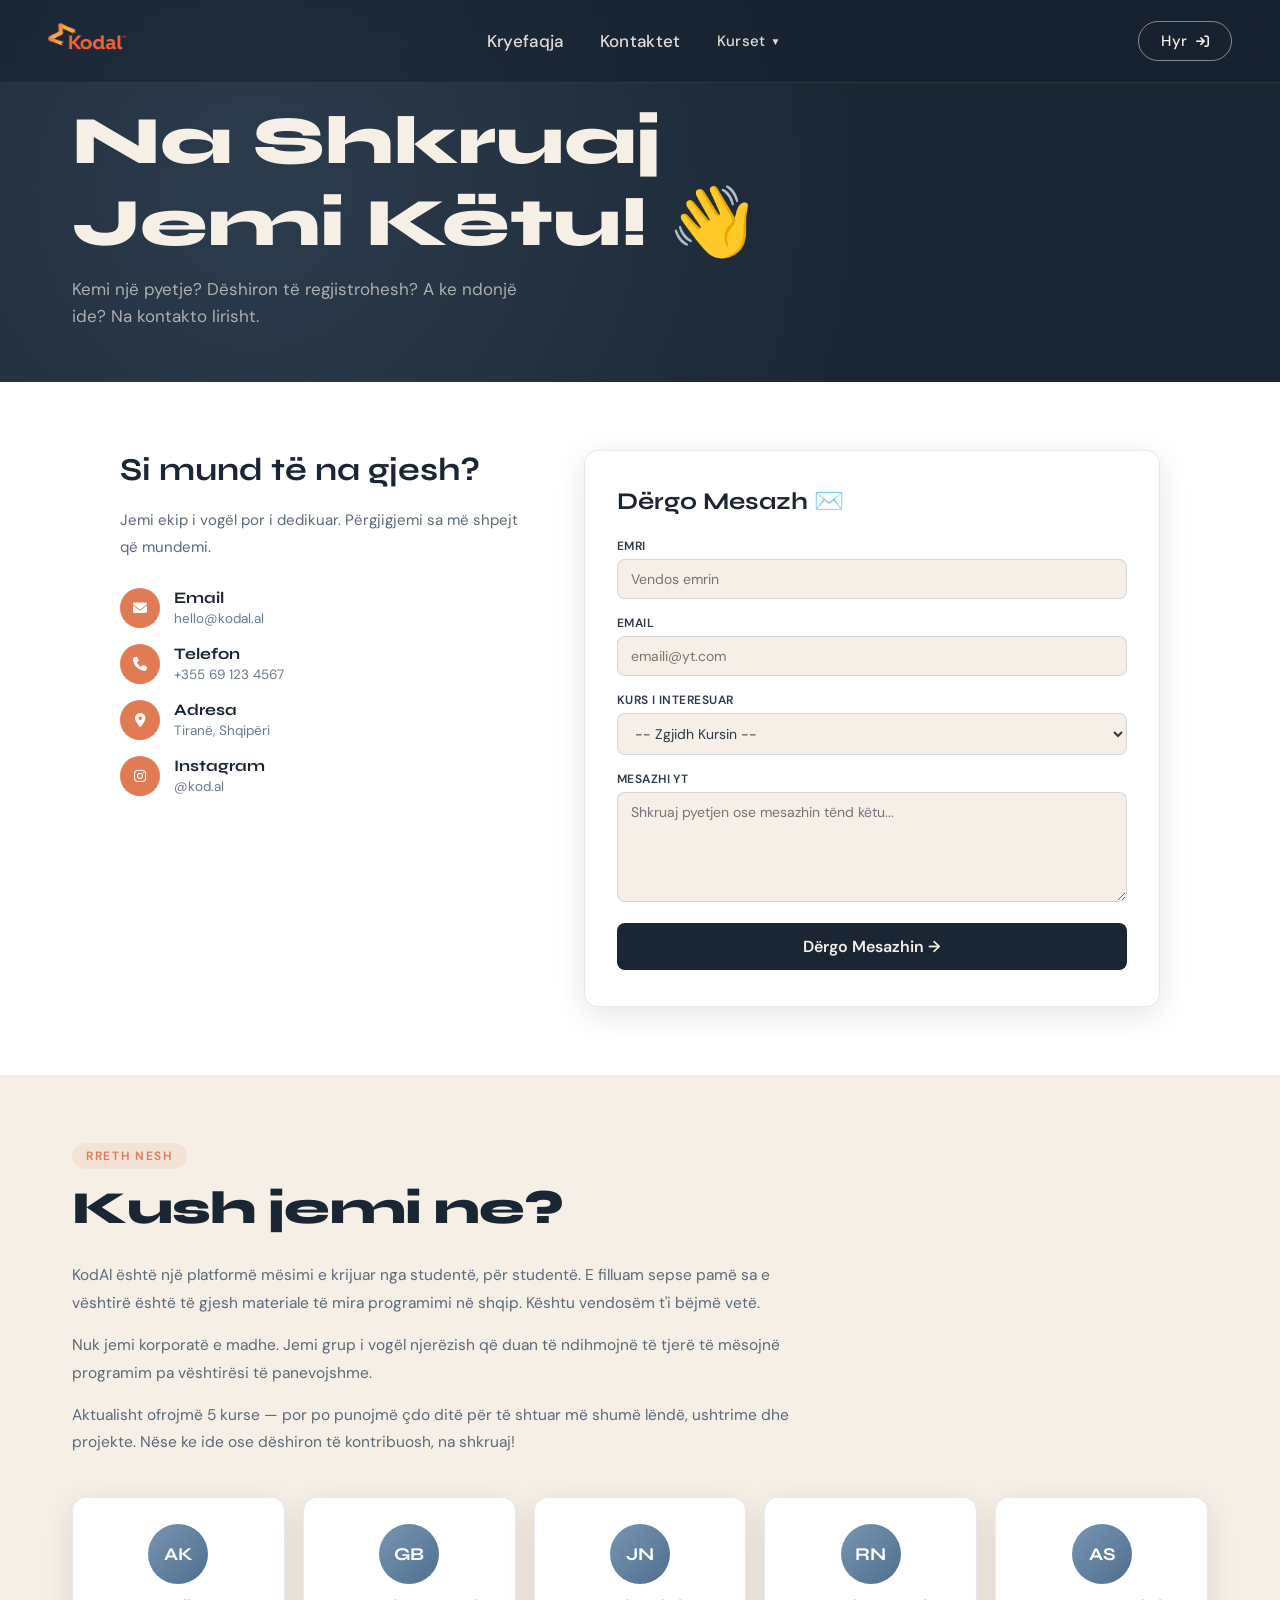
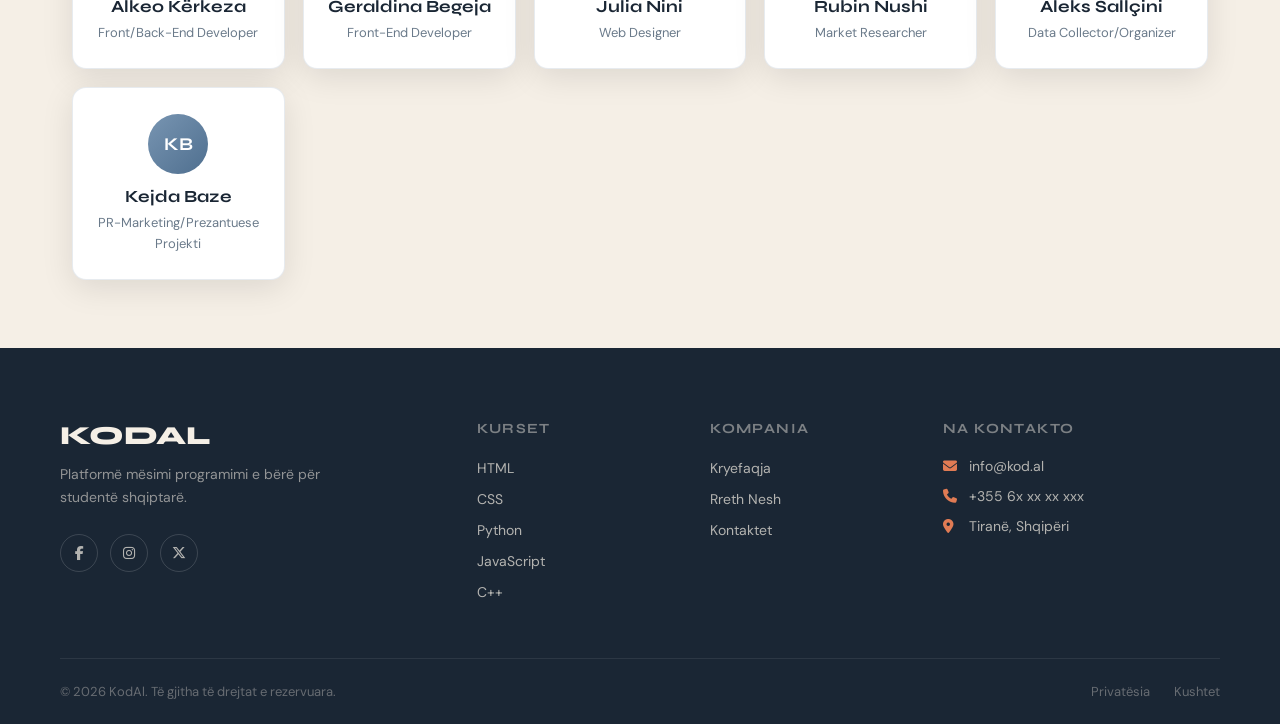
==== commit 60a84cbc: "Update contact.html" ====
--- a/contact.html
+++ b/contact.html
@@ -118,41 +118,83 @@
     <p>KodAl është një platformë mësimi e krijuar nga studentë, për studentë. E filluam sepse pamë sa e vështirë është të gjesh materiale të mira programimi në shqip. Kështu vendosëm t'i bëjmë vetë.</p>
     <p>Nuk jemi korporatë e madhe. Jemi grup i vogël njerëzish që duan të ndihmojnë të tjerë të mësojnë programim pa vështirësi të panevojshme.</p>
     <p>Aktualisht ofrojmë 5 kurse — por po punojmë çdo ditë për të shtuar më shumë lëndë, ushtrime dhe projekte. Nëse ke ide ose dëshiron të kontribuosh, na shkruaj!</p>
+
     <div class="team-grid">
         <div class="team-card">
-            <img src="media/zr.png" alt="Team 1">
-            <h4>Zana</h4>
-            <span>UI & Design</span>
-        </div>
-        <div class="team-card">
-            <img src="media/Kodal logo with ribbon design.png" alt="Team 2">
-            <h4>Ardi</h4>
-            <span>Content & Teaching</span>
-        </div>
-        <div class="team-card">
-            <img src="media/Untitled design (1).png" alt="Team 3">
-            <h4>Elira</h4>
-            <span>Development</span>
+            <div class="team-avatar">AK</div>
+            <h4>Alkeo Kërkeza</h4>
+            <span>Front/Back-End Developer</span>
+        </div>
+        <div class="team-card">
+            <div class="team-avatar">GB</div>
+            <h4>Geraldina Begeja</h4>
+            <span>Front-End Developer</span>
+        </div>
+        <div class="team-card">
+            <div class="team-avatar">JN</div>
+            <h4>Julia Nini</h4>
+            <span>Web Designer</span>
+        </div>
+        <div class="team-card">
+            <div class="team-avatar">RN</div>
+            <h4>Rubin Nushi</h4>
+            <span>Market Researcher</span>
+        </div>
+        <div class="team-card">
+            <div class="team-avatar">AS</div>
+            <h4>Aleks Sallçini</h4>
+            <span>Data Collector/Organizer</span>
+        </div>
+        <div class="team-card">
+            <div class="team-avatar">KB</div>
+            <h4>Kejda Baze</h4>
+            <span>PR-Marketing/Prezantuese Projekti</span>
         </div>
     </div>
 </section>
 
-<footer>
-    <div class="footer-inner">
-        <div class="footer-col">
-            <img src="media/zril.png" alt="Kodal Logo">
-            <p>Kurset më të thjeshta dhe më të mira për programim në shqip.</p>
-        </div>
-        <div class="footer-col">
-            <h4>Lidhje të shpejta</h4>
-            <a href="index.html">Kryefaqja</a>
-            <a href="contact.html">Kontaktet</a>
-            <a href="login.html">Hyr</a>
-        </div>
-        <div class="footer-col">
-            <h4>Kontakt</h4>
-            <p>Email: hello@kodal.al</p>
-            <p>Tel: +355 69 123 4567</p>
+<!-- FOOTER -->
+<footer class="footer">
+    <div class="footer-container">
+        <div class="footer-brand">
+            <h3>KODAL</h3>
+            <p>Platformë mësimi programimi e bërë për studentë shqiptarë.</p>
+            <div class="footer-social-icons">
+                <a href="#"><i class="fa-brands fa-facebook-f"></i></a>
+                <a href="#"><i class="fa-brands fa-instagram"></i></a>
+                <a href="#"><i class="fa-brands fa-x-twitter"></i></a>
+            </div>
+        </div>
+        <div class="footer-links">
+            <h4>Kurset</h4>
+            <ul>
+                <li><a href="html-course.html">HTML</a></li>
+                <li><a href="css-course.html">CSS</a></li>
+                <li><a href="python-course.html">Python</a></li>
+                <li><a href="javascript-course.html">JavaScript</a></li>
+                <li><a href="cpp-course.html">C++</a></li>
+            </ul>
+        </div>
+        <div class="footer-links">
+            <h4>Kompania</h4>
+            <ul>
+                <li><a href="index.html">Kryefaqja</a></li>
+                <li><a href="contact.html">Rreth Nesh</a></li>
+                <li><a href="contact.html">Kontaktet</a></li>
+            </ul>
+        </div>
+        <div class="footer-contact-block">
+            <h4>Na Kontakto</h4>
+            <p><i class="fa-solid fa-envelope"></i> info@kod.al</p>
+            <p><i class="fa-solid fa-phone"></i> +355 6x xx xx xxx</p>
+            <p><i class="fa-solid fa-location-dot"></i> Tiranë, Shqipëri</p>
+        </div>
+    </div>
+    <div class="footer-bottom">
+        <p>© 2026 KodAl. Të gjitha të drejtat e rezervuara.</p>
+        <div class="footer-bottom-links">
+            <a href="#">Privatësia</a>
+            <a href="#">Kushtet</a>
         </div>
     </div>
 </footer>
